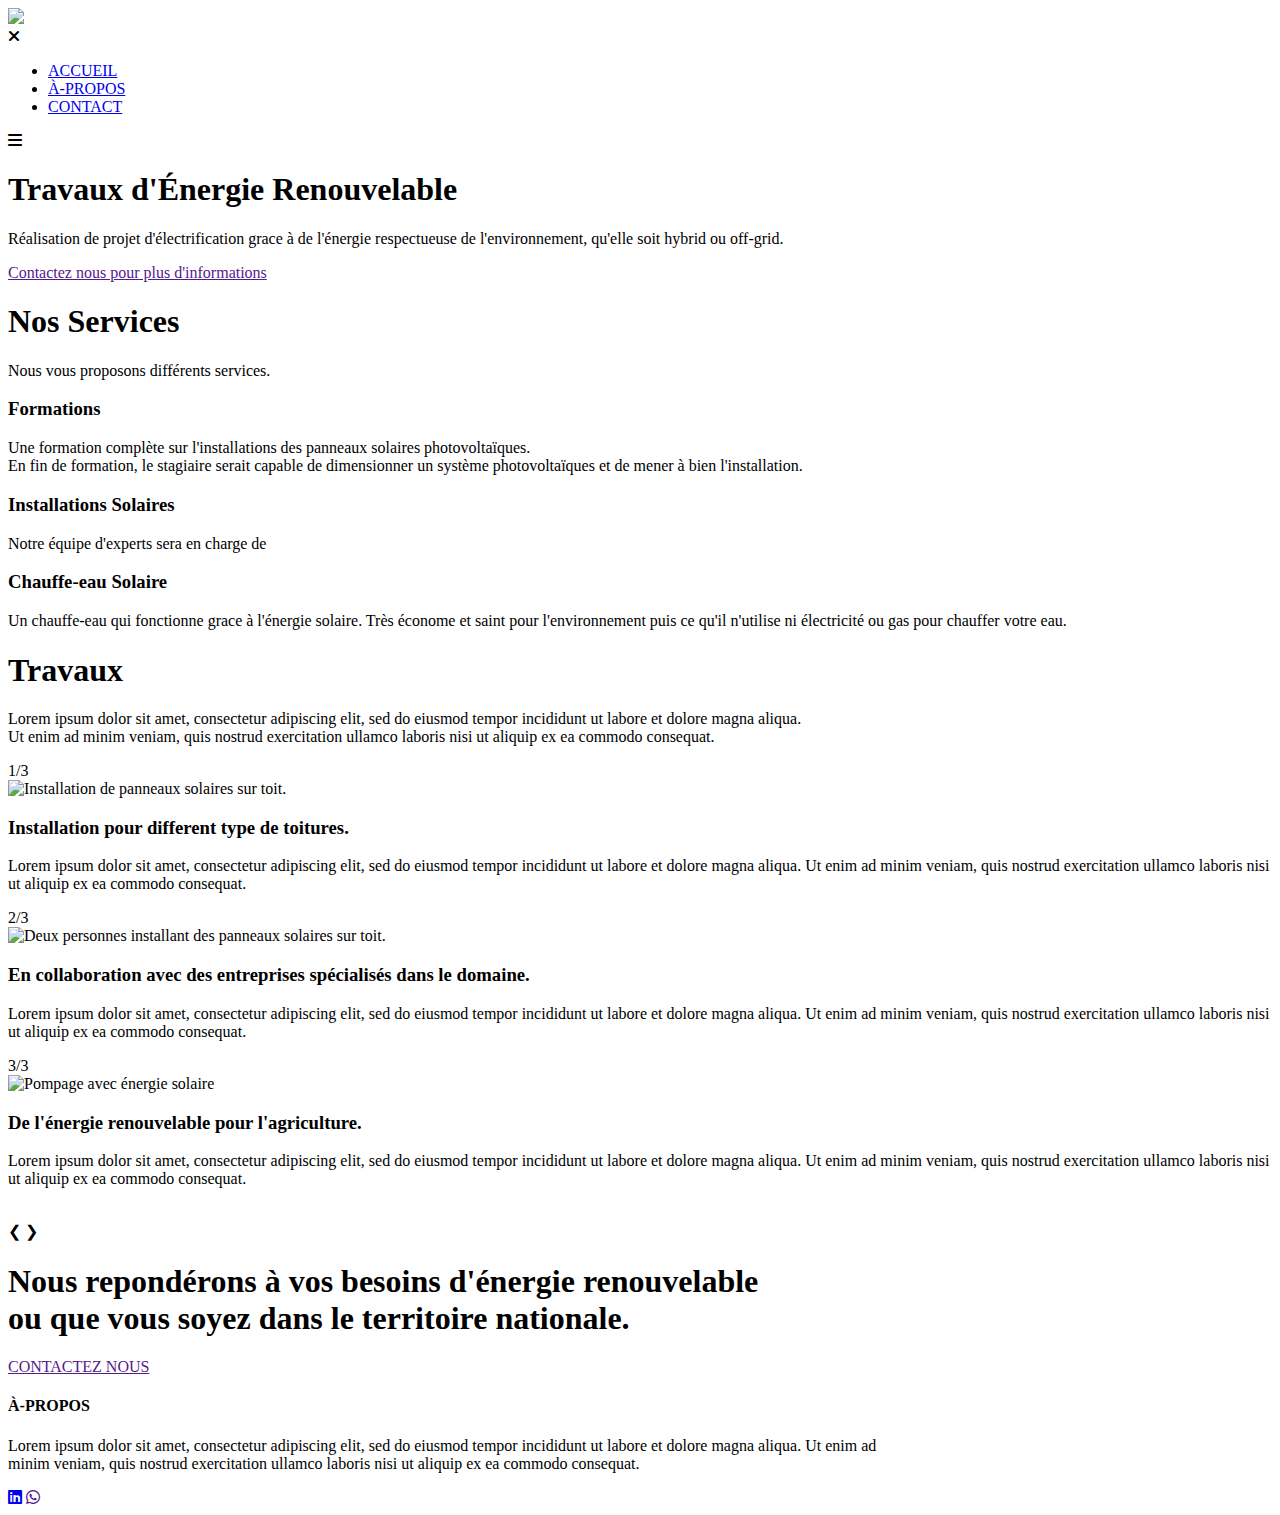
==== index.html @ 5edb3bdc "Complete Title and Services sections" ====
<!DOCTYPE html>
<html lang="en">
<head>
    <meta charset="UTF-8">
    <meta http-equiv="X-UA-Compatible" content="IE=edge">
    <meta name="viewport" content="width=device-width, initial-scale=1.0">
    <title>DHMEnergy</title>

    <!-- CSS Stylesheets -->
    <link rel="stylesheet" href="css/styles.css">
    <!-- Google Fonts -->
    <link rel="preconnect" href="https://fonts.googleapis.com">
    <link rel="preconnect" href="https://fonts.gstatic.com" crossorigin>
    <link href="https://fonts.googleapis.com/css2?family=Nunito:wght@200;300;400;600;700&display=swap" rel="stylesheet">
    <!-- Font Awesome --> 
    <link rel="stylesheet" href="https://cdnjs.cloudflare.com/ajax/libs/font-awesome/6.1.1/css/all.min.css">
</head>
<body>


    <header>
    <!-- Nav Bar -->
        <nav>
            <a href="index.html"><img src="images/sun.png"></a>
            <div class="nav-links">
                <i class="fa-solid fa-xmark icon" onclick="hideMenu()"></i>
                <ul>
                    <li><a href="index.html">ACCUEIL</a></li>
                    <li><a href="about.html">À-PROPOS</a></li>
                    <li><a href="contact.html">CONTACT</a></li>
                </ul>
            </div>
            <i class="fa-solid fa-bars icon" onclick="showMenu()"></i>
        </nav>
    <!-- Title -->
        <div  class="text-box">
            <h1>Travaux d'Énergie Renouvelable</h1>
            <p>Réalisation de projet d'électrification grace à de l'énergie respectueuse de l'environnement, qu'elle soit hybrid ou off-grid.</p>
            <a href="" class="main-btn">Contactez nous pour plus d'informations</a>
        </div>

    </header>

    <!-- Services -->
    <section id="services">
        <h1>Nos Services</h1>
        <p>Nous vous proposons différents services.</p>

        <div class="row">
            <div class="service-col">
                <h3>Formations</h3>
                <p>Une formation complète sur l'installations des panneaux solaires photovoltaïques.<br> En fin de formation, le stagiaire serait capable de dimensionner un système photovoltaïques et de mener à bien l'installation.  </p>
            </div>
            <div class="service-col">
                <h3>Installations Solaires</h3>
                <p>Notre équipe d'experts sera en charge de  </p>
            </div>
            <div class="service-col">
                <h3>Chauffe-eau Solaire</h3>
                <p>Un chauffe-eau qui fonctionne grace à l'énergie solaire. Très économe et saint pour l'environnement puis ce qu'il n'utilise ni électricité ou gas pour chauffer votre eau.</p>
            </div>
        </div>
    </section>

    <!-- Travaux -->
    <section class="travaux">
        <h1>Travaux</h1>
        <p>Lorem ipsum dolor sit amet, consectetur adipiscing elit, sed do eiusmod tempor incididunt ut labore et dolore magna aliqua.<br> Ut enim ad minim veniam, quis nostrud exercitation ullamco laboris nisi ut aliquip ex ea commodo consequat.</p>
        <div class="slideshow-container">
            
                <div class="travaux-col fade" style="margin-top: 0%;">
                    <div class="numbertext">1/3</div>
                    <img src="images/RooftopSolarPanels.jpg" alt="Installation de panneaux solaires sur toit.">
                    <div class="layer">
                        <h3>Installation pour different type de toitures.</h3>
                        <p>Lorem ipsum dolor sit amet, consectetur adipiscing elit, sed do eiusmod tempor incididunt ut labore et dolore magna aliqua. Ut enim ad minim veniam, quis nostrud exercitation ullamco laboris nisi ut aliquip ex ea commodo consequat.</p>
                    </div>
                </div>
            
            
                <div class="travaux-col fade" style="margin-top: 0%;">
                    <div class="numbertext">2/3</div>
                    <img src="images/SolarPanelsInstallation.jpg" alt="Deux personnes installant des panneaux solaires sur toit.">
                    <div class="layer">
                        <h3>En collaboration avec des entreprises spécialisés dans le domaine.</h3>
                        <p>Lorem ipsum dolor sit amet, consectetur adipiscing elit, sed do eiusmod tempor incididunt ut labore et dolore magna aliqua. Ut enim ad minim veniam, quis nostrud exercitation ullamco laboris nisi ut aliquip ex ea commodo consequat.</p>
                    </div>
                </div>
            
            
                <div class="travaux-col fade" style="margin-top: 0%;">
                    <div class="numbertext">3/3</div>
                    <img src="images/WaterSolarPump.jpg" alt="Pompage avec énergie solaire ">
                    <div class="layer">
                        <h3>De l'énergie renouvelable pour l'agriculture.</h3>
                        <p>Lorem ipsum dolor sit amet, consectetur adipiscing elit, sed do eiusmod tempor incididunt ut labore et dolore magna aliqua. Ut enim ad minim veniam, quis nostrud exercitation ullamco laboris nisi ut aliquip ex ea commodo consequat.</p>
                    </div>
                </div>
            
        </div>
        <br>
        
        <!-- Next and previous buttons -->
        <a class="prev" onclick="plusSlides(-1)">&#10094;</a>
        <a class="next" onclick="plusSlides(1)">&#10095;</a>

        <!-- The dots/circles for current image -->
        <div style="text-align: center;">
            <span class="dot" onclick="currentSlide(1)"></span>
            <span class="dot" onclick="currentSlide(2)"></span>
            <span class="dot" onclick="currentSlide(3)"></span>
        </div>

    </section>

    <!-- Call to Action -->

    <section class="cta">
        <h1>Nous repondérons à vos besoins d'énergie renouvelable <br> ou que vous soyez dans le territoire nationale.</h1>
        <a href="" class="main-btn">CONTACTEZ NOUS</a>
    </section>

    <!-- Footer --> 

    <footer>
        <h4>À-PROPOS</h4>
        <p>Lorem ipsum dolor sit amet, consectetur adipiscing elit, sed do eiusmod tempor incididunt ut labore et dolore magna aliqua. Ut enim ad <br> minim veniam, quis nostrud exercitation ullamco laboris nisi ut aliquip ex ea commodo consequat.</p>
        <div class="footer-contact">
            <a href="https://www.linkedin.com/in/dahman-solair-22b37b70/" target="_blank"><i class="fa-brands fa-linkedin"></i></a>
            <a href=""><i class="fa-brands fa-whatsapp"></i></a>
        </div>

    </footer>
    

    <script src="index.js" charset="utf-8"></script> 
</body>
</html>
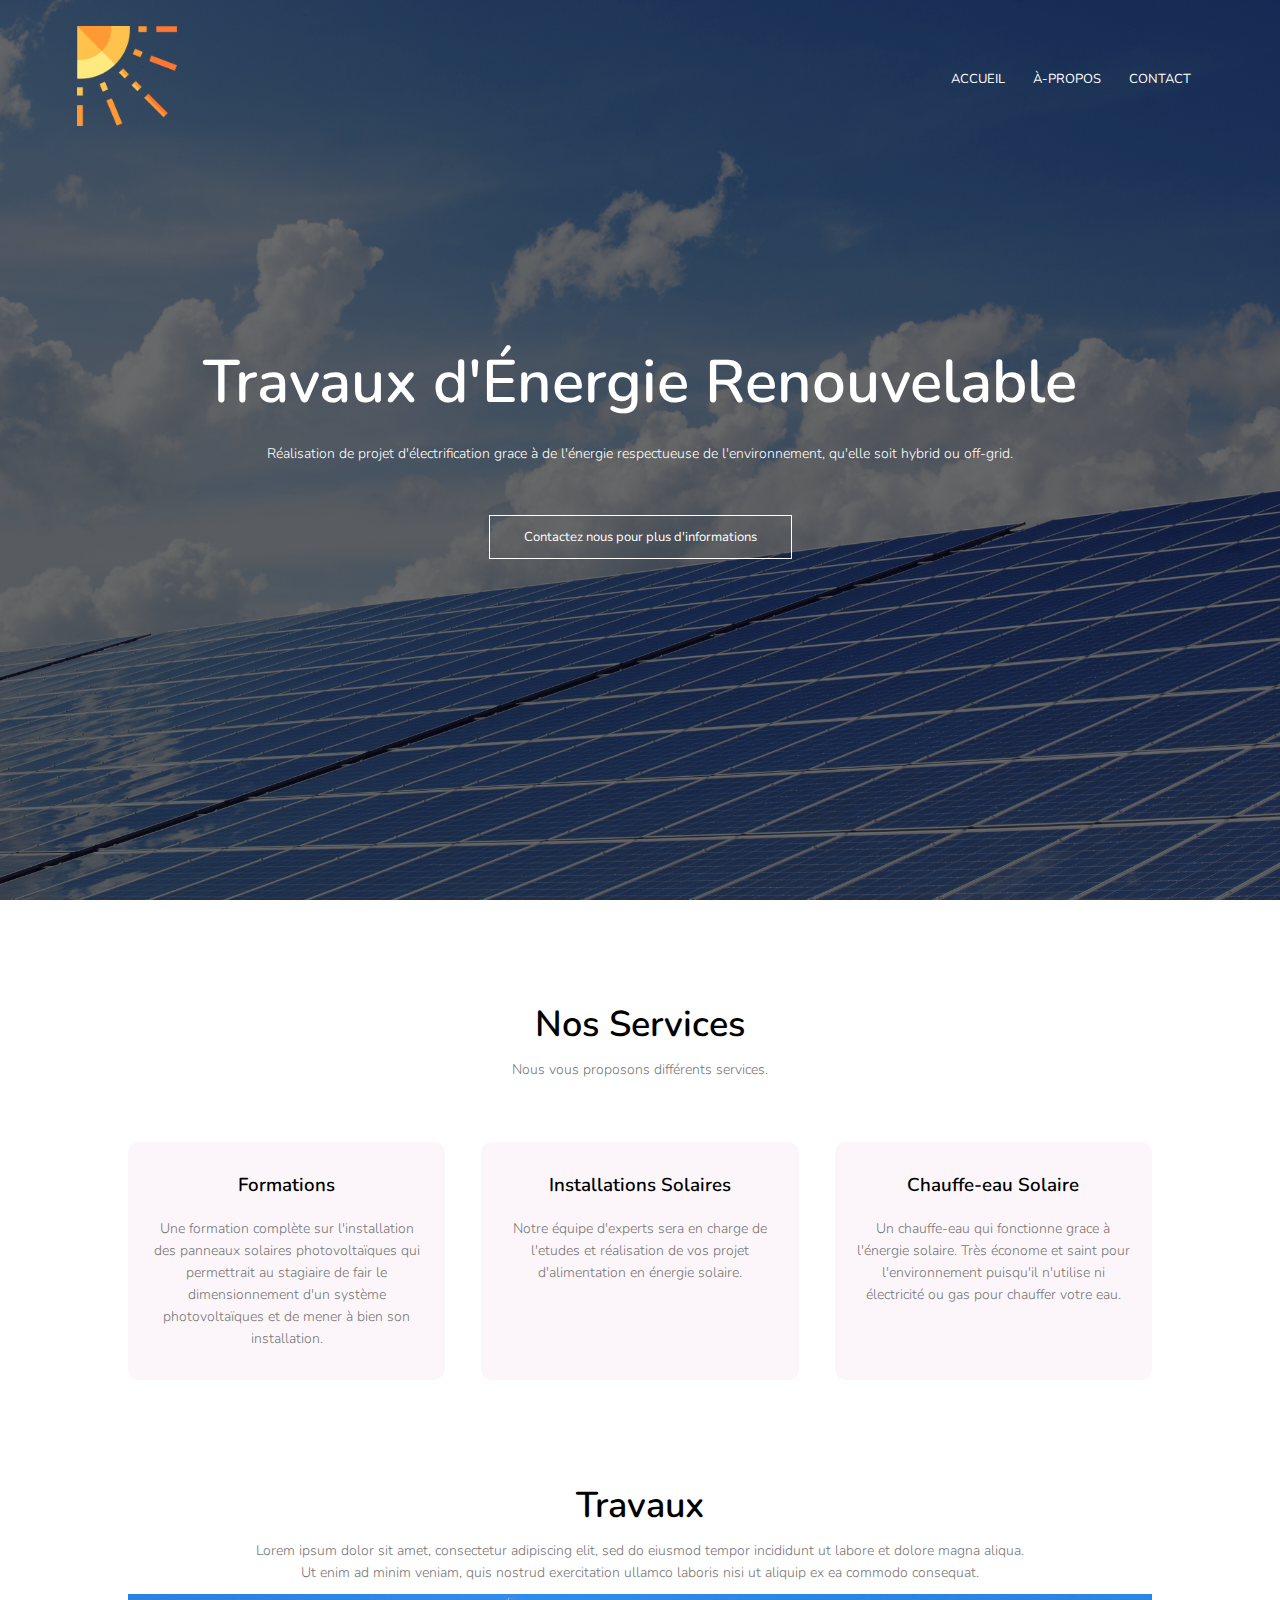
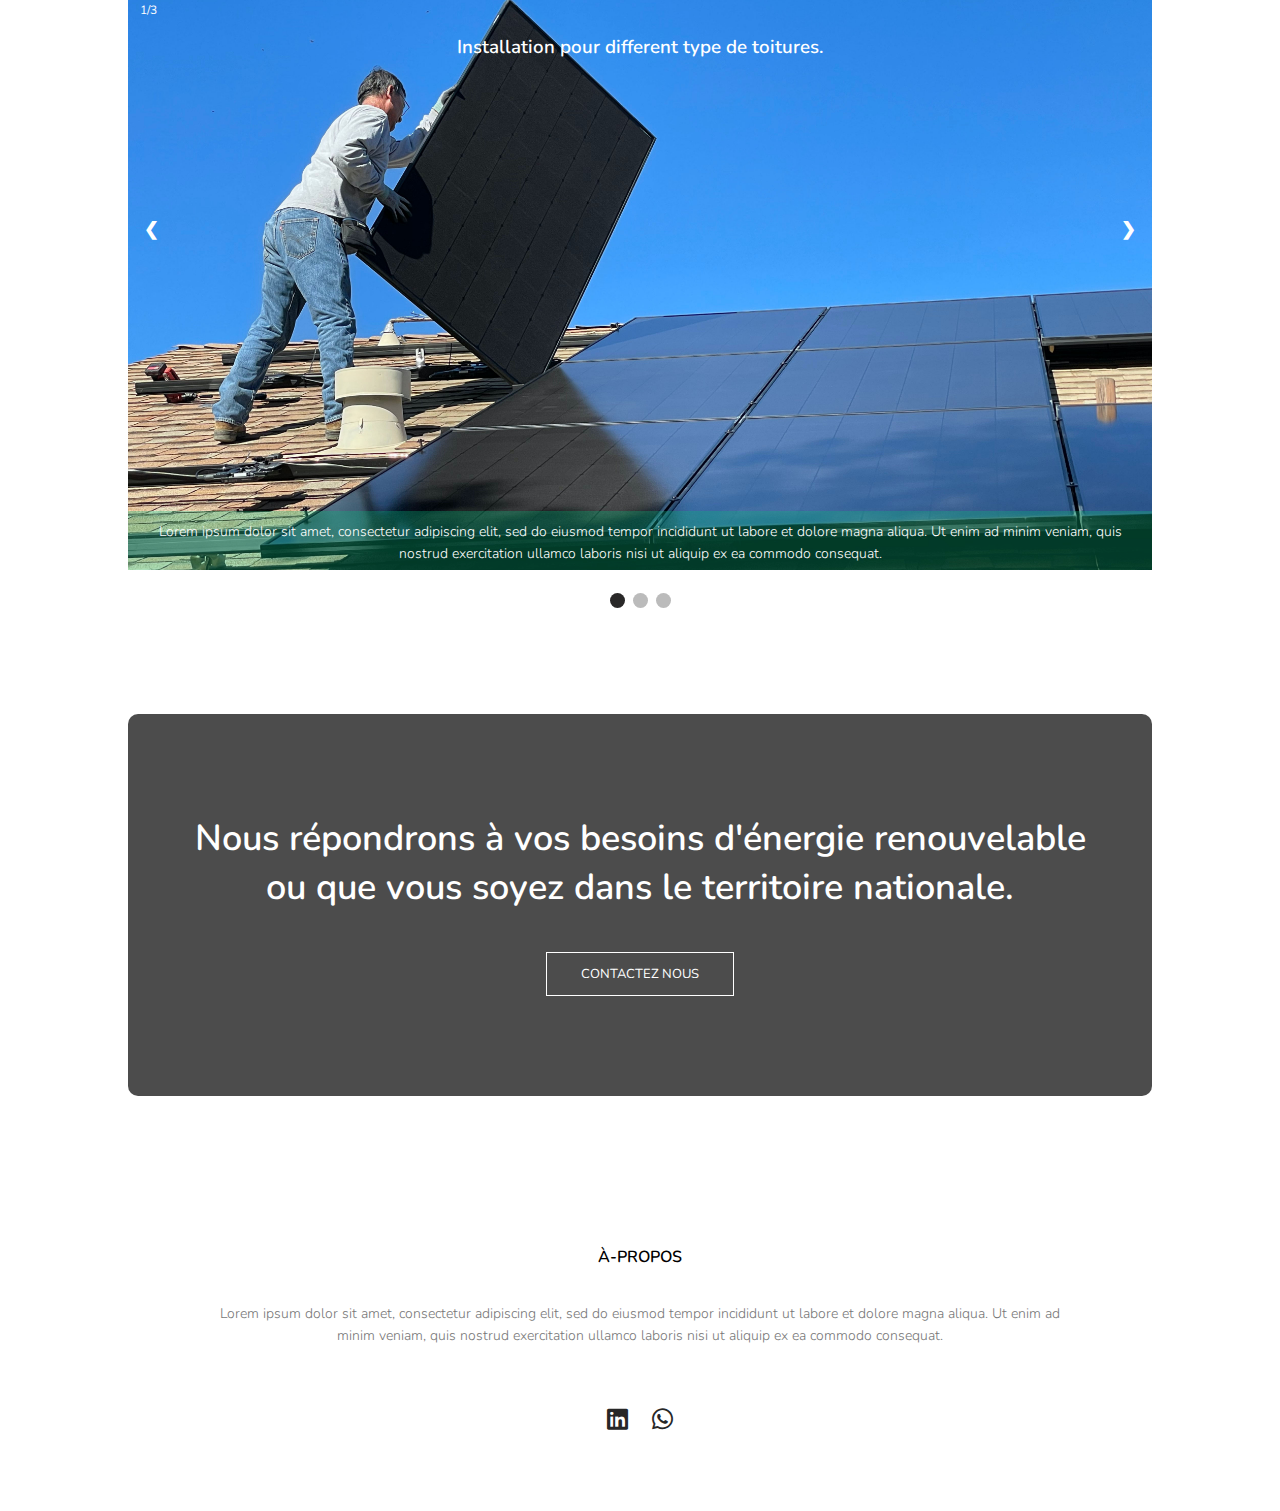
==== commit c2477eea: "Complete Call to action and Footer sections" ====
--- a/index.html
+++ b/index.html
@@ -49,15 +49,15 @@
         <div class="row">
             <div class="service-col">
                 <h3>Formations</h3>
-                <p>Une formation complète sur l'installations des panneaux solaires photovoltaïques.<br> En fin de formation, le stagiaire serait capable de dimensionner un système photovoltaïques et de mener à bien l'installation.  </p>
+                <p>Une formation complète sur l'installation des panneaux solaires photovoltaïques qui permettrait au stagiaire de fair le dimensionnement d'un système photovoltaïques et de mener à bien son installation.</p>
             </div>
             <div class="service-col">
                 <h3>Installations Solaires</h3>
-                <p>Notre équipe d'experts sera en charge de  </p>
+                <p>Notre équipe d'experts sera en charge de l'etudes et réalisation de vos projet d'alimentation en énergie solaire.</p>
             </div>
             <div class="service-col">
                 <h3>Chauffe-eau Solaire</h3>
-                <p>Un chauffe-eau qui fonctionne grace à l'énergie solaire. Très économe et saint pour l'environnement puis ce qu'il n'utilise ni électricité ou gas pour chauffer votre eau.</p>
+                <p>Un chauffe-eau qui fonctionne grace à l'énergie solaire. Très économe et saint pour l'environnement puisqu'il n'utilise ni électricité ou gas pour chauffer votre eau.</p>
             </div>
         </div>
     </section>
@@ -116,7 +116,7 @@
     <!-- Call to Action -->
 
     <section class="cta">
-        <h1>Nous repondérons à vos besoins d'énergie renouvelable <br> ou que vous soyez dans le territoire nationale.</h1>
+        <h1>Nous répondrons à vos besoins d'énergie renouvelable <br> ou que vous soyez dans le territoire nationale.</h1>
         <a href="" class="main-btn">CONTACTEZ NOUS</a>
     </section>
 
--- a/css/styles.css
+++ b/css/styles.css
@@ -0,0 +1,468 @@
+/*  Applying a margin and a padding of 0 for all the html elements */
+*{
+    margin: 0;
+    padding: 0;
+    font-family: 'Nunito', sans-serif;
+}
+
+/* Nav-Bar */
+header{
+    min-height: 100vh;
+    width: 100%;
+    background-image: linear-gradient(rgba(4,9,30,0.6),rgba(4,9,30,0.6)),url(../images/SolarPanelsStation.jpg);
+    background-position: center;
+    background-size: cover;
+    position: relative;
+}
+
+header nav img, .sub-header img{
+    height: 100px;
+    width: 100px;
+}
+
+nav{
+    display: flex;
+    padding: 2% 6%;
+    justify-content: space-between;
+    align-items: center;
+}
+
+.nav-links{
+    flex: 1;
+    text-align: right;
+}
+
+nav .icon{
+    display: none;
+}
+
+.nav-links ul li{
+    list-style: none;
+    display: inline-block;
+    padding: 8px 12px;
+    position: relative;
+}
+
+.nav-links ul li a{
+    color: #ffff;
+    text-decoration: none;
+    font-size: 13px;
+}
+
+.nav-links ul li::after{
+    content: '';
+    width: 0%;
+    height: 2px;
+    background: #0a8574;
+    display: block;
+    margin: auto;
+    transition: 0.5s;
+}
+
+.nav-links ul li:hover:after{
+    width: 100%;
+}
+
+/* Title */
+.text-box{
+    width: 90%;
+    color: #fff;
+    position: absolute;
+    top: 50%;
+    left: 50%;
+    transform: translate(-50%, -50%);
+    text-align: center;
+}
+
+.text-box h1{
+    font-size: 60px;
+}
+
+.text-box p{
+    margin: 10px 0 40px;
+    font-size: 14px;
+    color: #fff;
+}
+
+.main-btn{
+    display: inline-block;
+    text-decoration: none;
+    color: #fff;
+    border: 1px solid #fff;
+    padding: 12px 34px;
+    font-size: 13px;
+    background: transparent;
+    position: relative;
+    cursor: pointer;
+}
+
+.main-btn:hover{
+    border: 1px solid #0a8574;
+    background: #0a8574;
+    transition: 1s;
+}
+
+
+
+@media(max-width: 700px){
+
+    .text-box h1{
+        font-size: 25px;
+    }
+
+    .nav-links ul li{
+        display: block;
+    }
+
+    .nav-links{
+        position: fixed;
+        background: rgba(60, 155, 139, 0.74);
+;
+        height: 100vh;
+        width: 200px;
+        top: 0;
+        right: -200px;
+        text-align: left;
+        z-index: 2;
+        transition: 1s;
+    }
+
+    .showing{
+        right: 0px;
+
+    }
+
+    .nav-links ul{
+        padding: 30px;
+    }
+
+    nav .icon{
+        display: block;
+        color: #fff;
+        margin: 10px;
+        font-size: 22px;
+        cursor: pointer;
+    }
+}
+
+/* Services */
+
+#services{
+    width: 80%;
+    margin: auto;
+    text-align: center;
+    padding-top: 100px;
+}
+
+h1{
+    font-size: 36px;
+    font-weight: 600;
+}
+
+p{
+    color: #777;
+    font-size: 14px;
+    font-weight: 300;
+    line-height: 22px;
+    padding: 10px;
+}
+
+.row{
+    margin-top: 5%;
+    display: flex;
+    justify-content: space-between;
+}
+
+.service-col{
+    flex-basis: 31%;
+    background: #fcf6fa;
+    border-radius: 10px;
+    margin-bottom: 5%;
+    padding: 20px 12px;
+    box-sizing: border-box;
+    transition: 0.5s;
+}
+
+.service-col:hover{
+    box-shadow: 0 0 20px 0px rgba(0,0,0,0.2);
+}
+
+h3{
+    text-align: center;
+    font-weight: 600;
+    margin: 10px 0;
+}
+
+@media(max-width: 700px){
+    .row{
+        flex-direction: column;
+    }
+}
+
+/* Traveaux */
+
+.travaux{
+    width: 80%;
+    margin: auto;
+    text-align: center;
+    padding-top: 50px;
+    position: relative;
+}
+
+.slideshow-container {
+    position: relative;
+    margin: auto;
+}
+
+.travaux-col{
+    flex-basis: 100%;
+    margin: auto;
+    position: relative;
+    overflow: hidden;
+    display: none; /* hiding the images by default */
+} 
+
+.travaux img{
+    width: 100%;
+    display: block;
+}
+
+.layer {
+    background: transparent;
+    padding-top: 30px;
+    color: white;
+    height: 100%;
+    width: 100%;
+    position: absolute;
+    top: 0;
+    left: 0;
+}
+
+.layer p{
+    color: white;
+    background-color: rgba(5, 185, 125, 0.315);
+    position: absolute;
+    bottom: 25px;
+}
+
+/* .layer:hover {
+    background: rgba(5, 185, 125, 0.315);
+} */
+
+/* Next & previous buttons */
+.prev, .next {
+    cursor: pointer;
+    position: absolute;
+    top: 50%;
+    width: auto;
+    margin-top: -22px;
+    padding: 16px;
+    color: white;
+    font-weight: bold;
+    font-size: 18px;
+    transition: 0.6s ease;
+    border-radius: 0 3px 3px 0;
+    user-select: none;
+}
+
+/* Positioning the "next button" to the right */
+.next {
+    right: 0;
+    border-radius: 3px 0 0 3px;
+}
+/* Positioning the "prev button" to the left */
+.prev {
+    left: 0;
+}
+
+/* Adding a black background on hover with a little bit see-through */
+.prev:hover, .next:hover{
+    background-color: rgba(0,0,0,0.8);
+}
+
+.numbertext {
+    color: #fff;
+    font-size: 12px;
+    padding: 8px 12px;
+    position: absolute;
+    top: 0;
+}
+
+.dot {
+    cursor: pointer;
+    height: 15px;
+    width: 15px;
+    margin: 0 2px;
+    background-color: #bbb;
+    border-radius: 50%;
+    display: inline-block;
+    transition: background-color 0.6s ease;
+}
+
+.active, .dot:hover {
+    background-color: #292828;
+}
+
+.fade {
+    animation-name: fade;
+    animation-duration: 1.5s;
+}
+
+@keyframes fade {
+    from {opacity: .4}
+    to {opacity: 1}
+  }
+
+  /* Call to Action */
+
+  .cta {
+    margin: 100px auto;
+    width: 80%;
+    background-image: linear-gradient(rgba(0,0,0,0.7), rgba(0,0,0,0.7)), url(../images/SolarPanelsBanner.jpg);;
+    background-position: center;
+    background-size: cover;
+    border-radius: 10px;
+    text-align: center;
+    padding: 100px 0;
+  }
+
+  .cta h1 {
+    color: white;
+    margin-bottom: 40px;
+    padding: 0;
+  }
+
+  @media(max-width: 700px){
+    .cta h1{
+        font-size: 24px;
+    }
+  }
+
+  /* footer */
+
+  footer {
+    width: 100%;
+    text-align: center;
+    padding: 30px 0;
+  }
+
+  footer h4 {
+    margin-bottom: 25px;
+    margin-top: 20px;
+    font-weight: 600;
+  }
+
+.footer-contact i {
+    display: inline-block;
+    margin: 50px 10px;
+    font-size: 1.5rem;
+    transition: 0.75s;
+}
+
+.fa-linkedin:hover {
+    color:#0072b1;
+}
+
+.fa-whatsapp:hover {
+    color:#25D366;
+}
+
+.footer-contact a {
+    color: rgb(39, 39, 39);
+    size: 20px;
+}
+
+/* à-propos de page */
+
+.sub-header {
+    height: 60vh;
+    width: 100%;
+    background-image: linear-gradient(rgba(4,9,30,0.7),rgba(4,9,30,0.7)),url(../images/SPAboutBanner.jpg);
+    background-position: center;
+    background-size: cover;
+    text-align: center;
+    color: #fff;
+}
+
+.sub-header h1{
+    margin-top: 70px;
+}
+
+.about-us {
+    width: 80%;
+    margin: auto;
+    padding-top: 80px;
+    padding-bottom: 50px;
+}
+
+.about-col {
+    flex-basis: 48%;
+    padding: 30px 2px;
+}
+
+.about-col img {
+    width: 100%;
+}
+
+.about-col h1 {
+    padding-top: 0;
+}
+
+.about-col p {
+    padding: 15 0;
+}
+
+/* Contactez-nous page */
+
+.contact-us {
+    width: 80%;
+    margin: auto;
+}
+
+.contact-col {
+    flex-basis: 48%;
+    margin-bottom: 30px;
+}
+
+.contact-col div {
+    display: flex;
+    align-items: center;
+    margin-bottom: 40px;
+}
+
+.contact-col div .fa {
+    font-size: 28px;
+    color:rgb(65, 163, 131);
+    margin: 10px;
+    margin-right: 30px;
+}
+
+.contact-col div p {
+    padding: 0;
+}
+
+.contact-col div h5 {
+    font-size: 20px;
+    margin-bottom: 5px;
+    color: #555;
+    font-weight: 400;
+}
+
+.green-btn {
+    border: 1px solid rgb(65, 163, 131);
+    background: transparent;
+    color: #0a8574;
+}
+
+.green-btn:hover {
+    color: white;
+}
+
+.contact-col input, .contact-col textarea {
+    width: 100%;
+    padding: 15px;
+    margin-bottom: 17px;
+    outline: none;
+    border: 1px solid #ccc;
+    box-sizing: border-box;
+}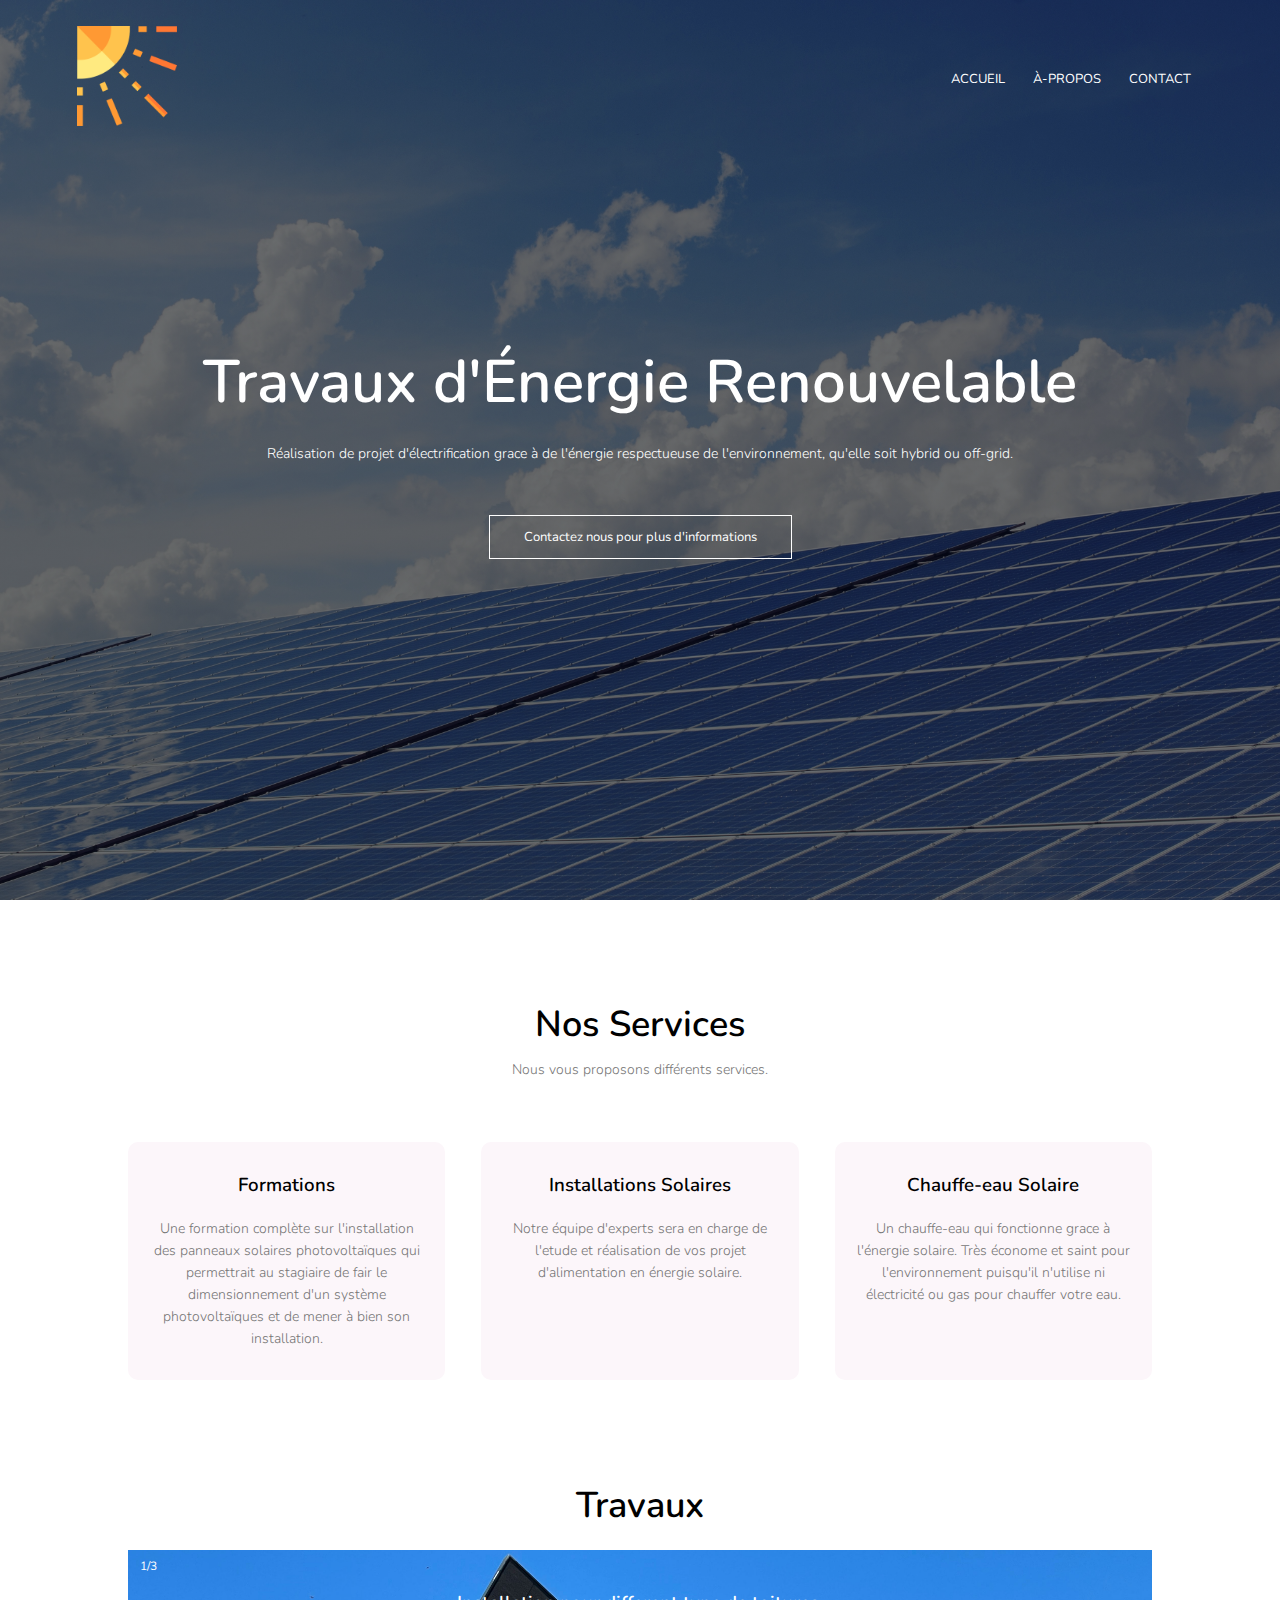
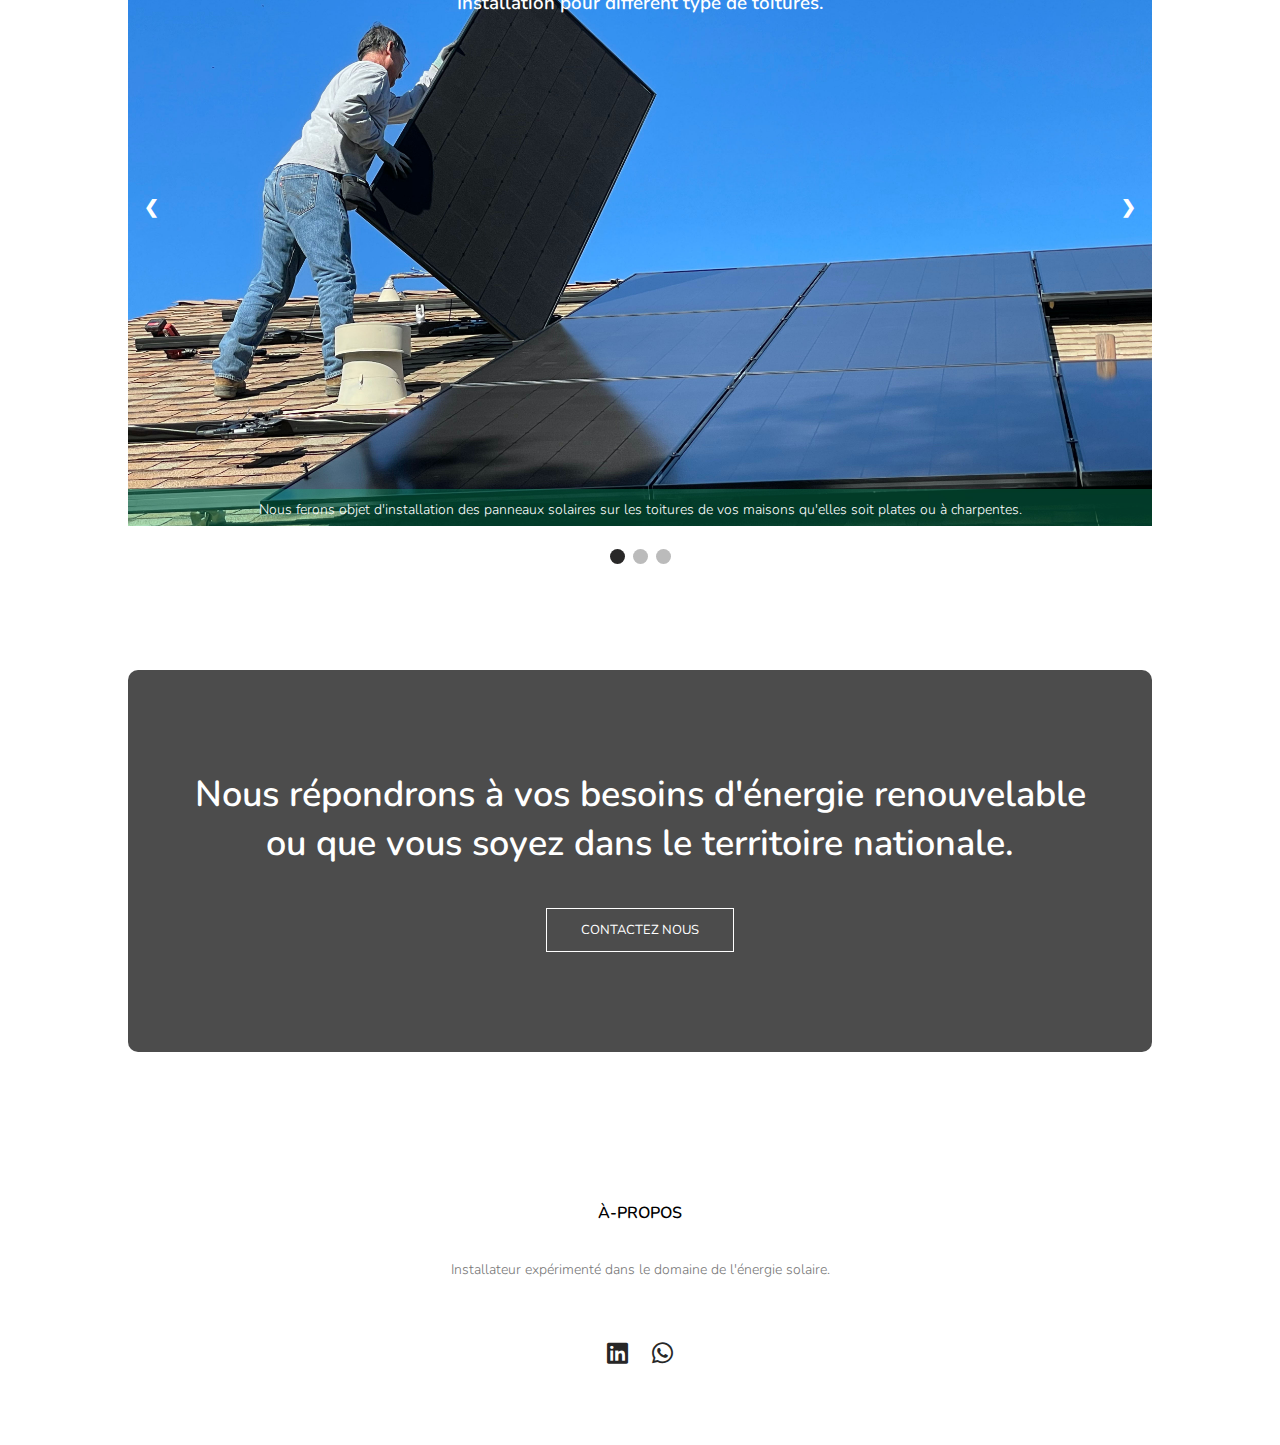
==== commit 00a8c8be: "Add link to contact page and resize images" ====
--- a/index.html
+++ b/index.html
@@ -53,7 +53,7 @@
             </div>
             <div class="service-col">
                 <h3>Installations Solaires</h3>
-                <p>Notre équipe d'experts sera en charge de l'etudes et réalisation de vos projet d'alimentation en énergie solaire.</p>
+                <p>Notre équipe d'experts sera en charge de l'etude et réalisation de vos projet d'alimentation en énergie solaire.</p>
             </div>
             <div class="service-col">
                 <h3>Chauffe-eau Solaire</h3>
@@ -65,7 +65,7 @@
     <!-- Travaux -->
     <section class="travaux">
         <h1>Travaux</h1>
-        <p>Lorem ipsum dolor sit amet, consectetur adipiscing elit, sed do eiusmod tempor incididunt ut labore et dolore magna aliqua.<br> Ut enim ad minim veniam, quis nostrud exercitation ullamco laboris nisi ut aliquip ex ea commodo consequat.</p>
+        <p></p>
         <div class="slideshow-container">
             
                 <div class="travaux-col fade" style="margin-top: 0%;">
@@ -73,7 +73,9 @@
                     <img src="images/RooftopSolarPanels.jpg" alt="Installation de panneaux solaires sur toit.">
                     <div class="layer">
                         <h3>Installation pour different type de toitures.</h3>
-                        <p>Lorem ipsum dolor sit amet, consectetur adipiscing elit, sed do eiusmod tempor incididunt ut labore et dolore magna aliqua. Ut enim ad minim veniam, quis nostrud exercitation ullamco laboris nisi ut aliquip ex ea commodo consequat.</p>
+                        <div class="layer-bottom-text">
+                            <p>Nous ferons objet d'installation des panneaux solaires sur les toitures de vos maisons qu'elles soit plates ou à charpentes.</p>
+                        </div>
                     </div>
                 </div>
             
@@ -83,7 +85,9 @@
                     <img src="images/SolarPanelsInstallation.jpg" alt="Deux personnes installant des panneaux solaires sur toit.">
                     <div class="layer">
                         <h3>En collaboration avec des entreprises spécialisés dans le domaine.</h3>
-                        <p>Lorem ipsum dolor sit amet, consectetur adipiscing elit, sed do eiusmod tempor incididunt ut labore et dolore magna aliqua. Ut enim ad minim veniam, quis nostrud exercitation ullamco laboris nisi ut aliquip ex ea commodo consequat.</p>
+                        <div class="layer-bottom-text">
+                            <p>Nous travaillons aussi en collaboration avec différentes entreprises en tant que sous-traitants.</p>
+                        </div>
                     </div>
                 </div>
             
@@ -93,10 +97,11 @@
                     <img src="images/WaterSolarPump.jpg" alt="Pompage avec énergie solaire ">
                     <div class="layer">
                         <h3>De l'énergie renouvelable pour l'agriculture.</h3>
-                        <p>Lorem ipsum dolor sit amet, consectetur adipiscing elit, sed do eiusmod tempor incididunt ut labore et dolore magna aliqua. Ut enim ad minim veniam, quis nostrud exercitation ullamco laboris nisi ut aliquip ex ea commodo consequat.</p>
+                        <div class="layer-bottom-text">
+                            <p>Pour l'irrigation de vos cultures isolées, vous pouvez utilizer des pompes alimentées grace à l'énergie solaire</p>
+                        </div>
                     </div>
-                </div>
-            
+                </div>  
         </div>
         <br>
         
@@ -117,14 +122,14 @@
 
     <section class="cta">
         <h1>Nous répondrons à vos besoins d'énergie renouvelable <br> ou que vous soyez dans le territoire nationale.</h1>
-        <a href="" class="main-btn">CONTACTEZ NOUS</a>
+        <a href="contact.html" class="main-btn">CONTACTEZ NOUS</a>
     </section>
 
     <!-- Footer --> 
 
     <footer>
         <h4>À-PROPOS</h4>
-        <p>Lorem ipsum dolor sit amet, consectetur adipiscing elit, sed do eiusmod tempor incididunt ut labore et dolore magna aliqua. Ut enim ad <br> minim veniam, quis nostrud exercitation ullamco laboris nisi ut aliquip ex ea commodo consequat.</p>
+        <p>Installateur expérimenté dans le domaine de l'énergie solaire.</p>
         <div class="footer-contact">
             <a href="https://www.linkedin.com/in/dahman-solair-22b37b70/" target="_blank"><i class="fa-brands fa-linkedin"></i></a>
             <a href=""><i class="fa-brands fa-whatsapp"></i></a>
--- a/css/styles.css
+++ b/css/styles.css
@@ -238,11 +238,15 @@
     left: 0;
 }
 
-.layer p{
-    color: white;
+.layer-bottom-text {
+    width: 100%;
     background-color: rgba(5, 185, 125, 0.315);
     position: absolute;
     bottom: 25px;
+}
+
+.layer p{
+    color: white;
 }
 
 /* .layer:hover {
@@ -409,6 +413,7 @@
 }
 
 .about-col p {
+    font-size: 20px;
     padding: 15 0;
 }
 
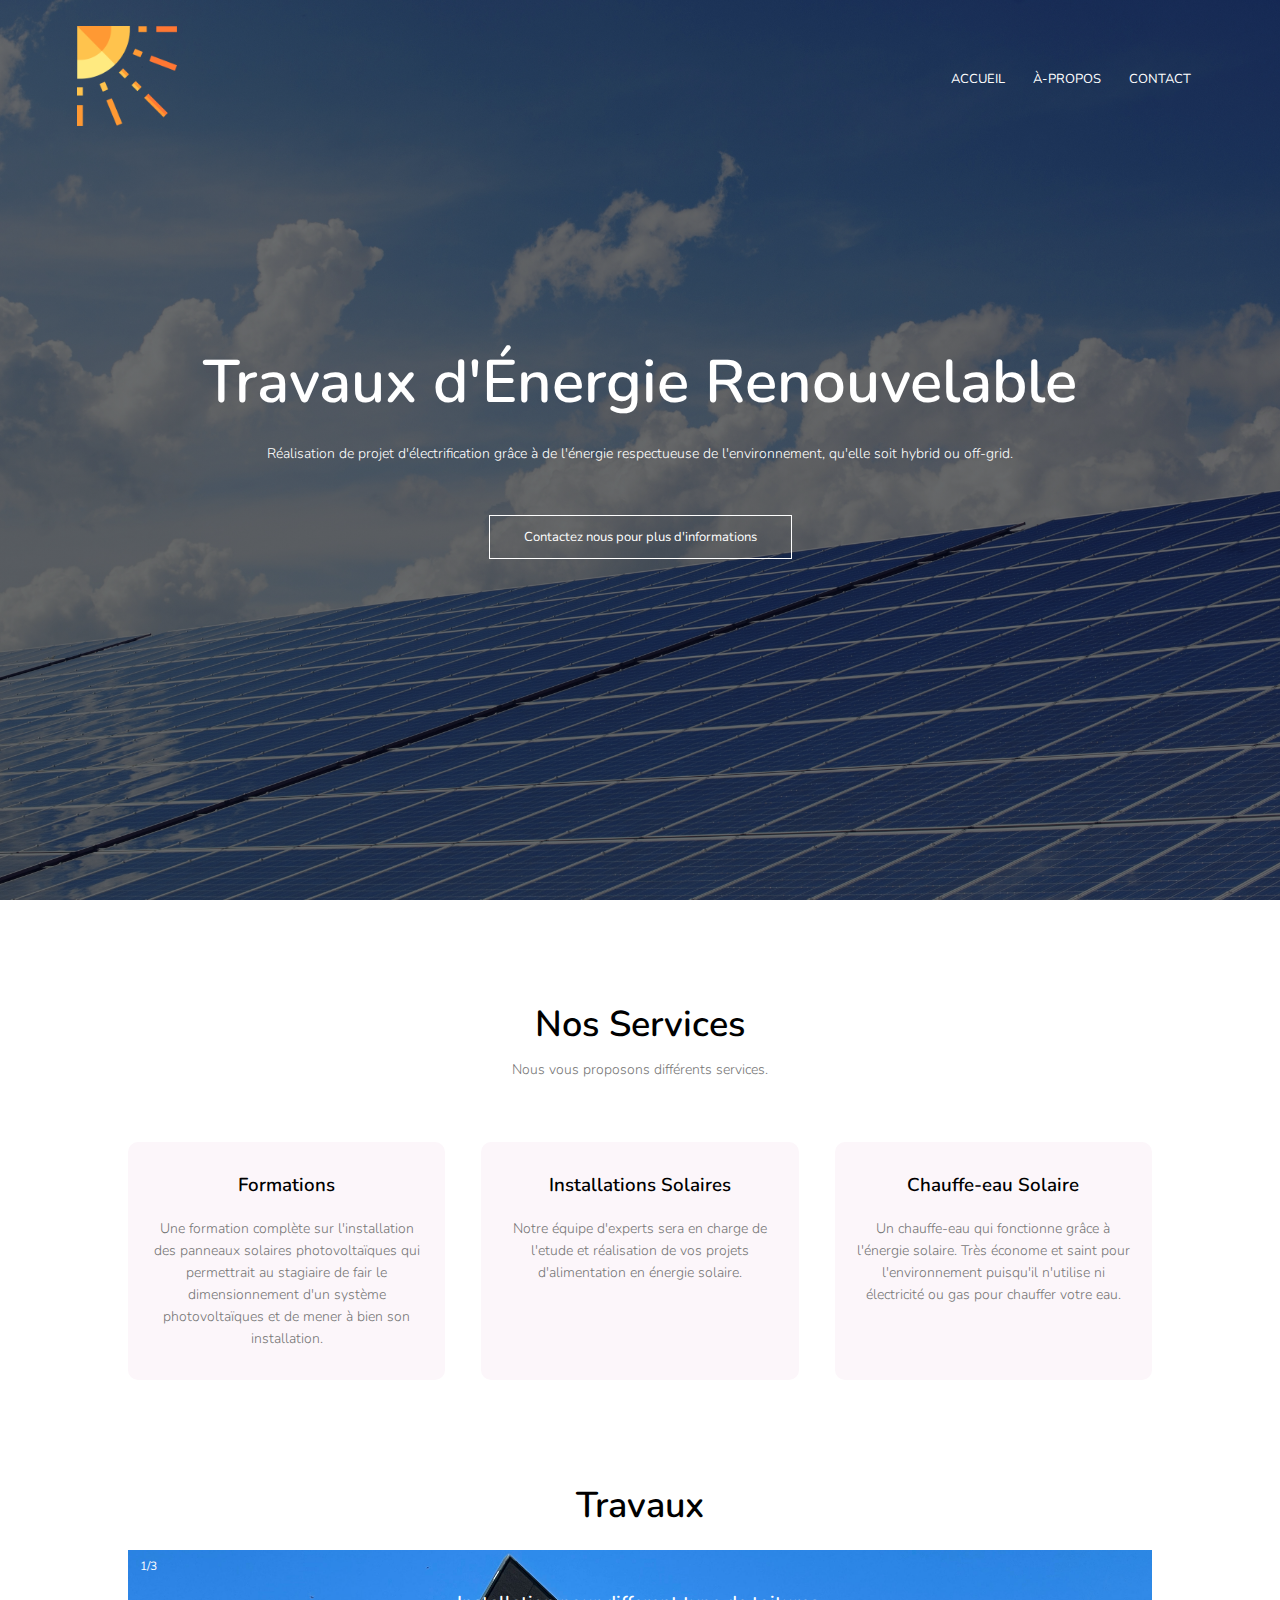
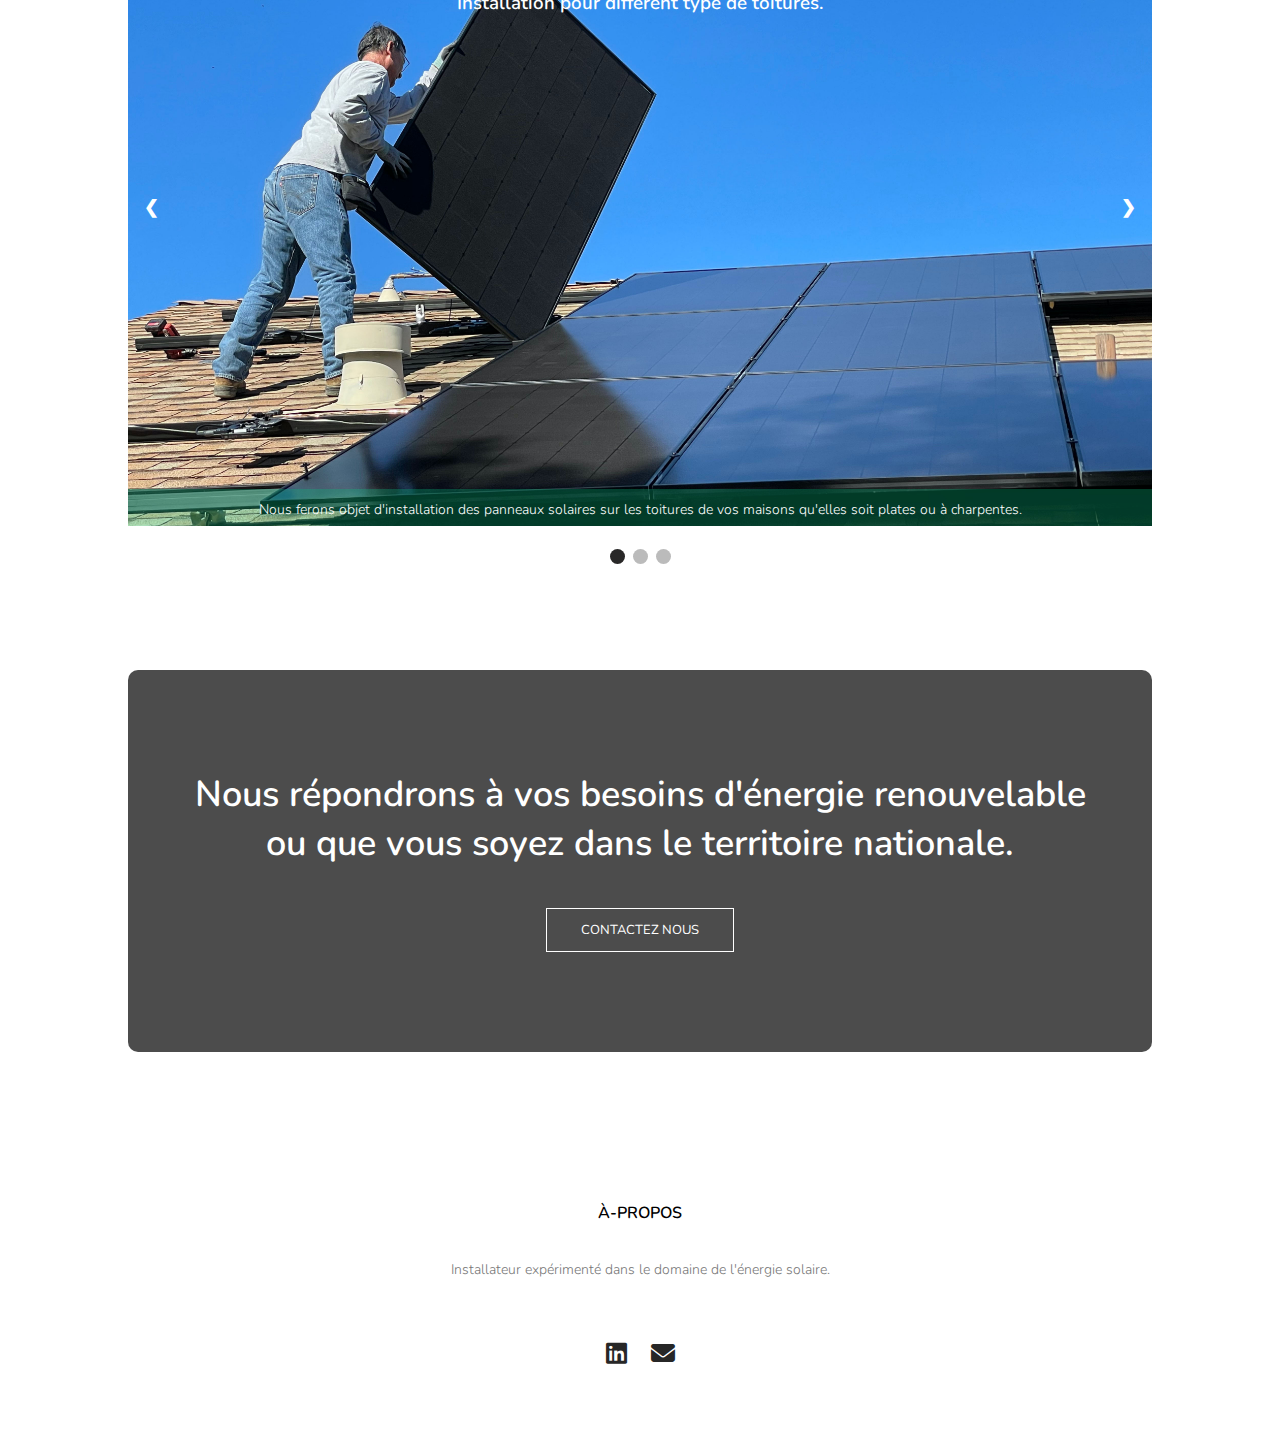
==== commit bca6b6b5: "Add formsubmit.co to the contact form" ====
--- a/index.html
+++ b/index.html
@@ -35,7 +35,7 @@
     <!-- Title -->
         <div  class="text-box">
             <h1>Travaux d'Énergie Renouvelable</h1>
-            <p>Réalisation de projet d'électrification grace à de l'énergie respectueuse de l'environnement, qu'elle soit hybrid ou off-grid.</p>
+            <p>Réalisation de projet d'électrification grâce à de l'énergie respectueuse de l'environnement, qu'elle soit hybrid ou off-grid.</p>
             <a href="" class="main-btn">Contactez nous pour plus d'informations</a>
         </div>
 
@@ -53,11 +53,11 @@
             </div>
             <div class="service-col">
                 <h3>Installations Solaires</h3>
-                <p>Notre équipe d'experts sera en charge de l'etude et réalisation de vos projet d'alimentation en énergie solaire.</p>
+                <p>Notre équipe d'experts sera en charge de l'etude et réalisation de vos projets d'alimentation en énergie solaire.</p>
             </div>
             <div class="service-col">
                 <h3>Chauffe-eau Solaire</h3>
-                <p>Un chauffe-eau qui fonctionne grace à l'énergie solaire. Très économe et saint pour l'environnement puisqu'il n'utilise ni électricité ou gas pour chauffer votre eau.</p>
+                <p>Un chauffe-eau qui fonctionne grâce à l'énergie solaire. Très économe et saint pour l'environnement puisqu'il n'utilise ni électricité ou gas pour chauffer votre eau.</p>
             </div>
         </div>
     </section>
@@ -132,12 +132,12 @@
         <p>Installateur expérimenté dans le domaine de l'énergie solaire.</p>
         <div class="footer-contact">
             <a href="https://www.linkedin.com/in/dahman-solair-22b37b70/" target="_blank"><i class="fa-brands fa-linkedin"></i></a>
-            <a href=""><i class="fa-brands fa-whatsapp"></i></a>
+            <a href="contact.html"><i class="fa-solid fa-envelope red"></i></a>
         </div>
 
     </footer>
-    
 
+    <script src="https://css-tricks.com/different-ways-to-write-css-in-react/"></script>
     <script src="index.js" charset="utf-8"></script> 
 </body>
 </html>--- a/css/styles.css
+++ b/css/styles.css
@@ -199,7 +199,7 @@
     }
 }
 
-/* Traveaux */
+/* Travaux */
 
 .travaux{
     width: 80%;
@@ -248,10 +248,6 @@
 .layer p{
     color: white;
 }
-
-/* .layer:hover {
-    background: rgba(5, 185, 125, 0.315);
-} */
 
 /* Next & previous buttons */
 .prev, .next {
@@ -367,9 +363,9 @@
     color:#0072b1;
 }
 
-.fa-whatsapp:hover {
-    color:#25D366;
-}
+.fa-envelope.red:hover {
+    color: #cb4154;
+} 
 
 .footer-contact a {
     color: rgb(39, 39, 39);
